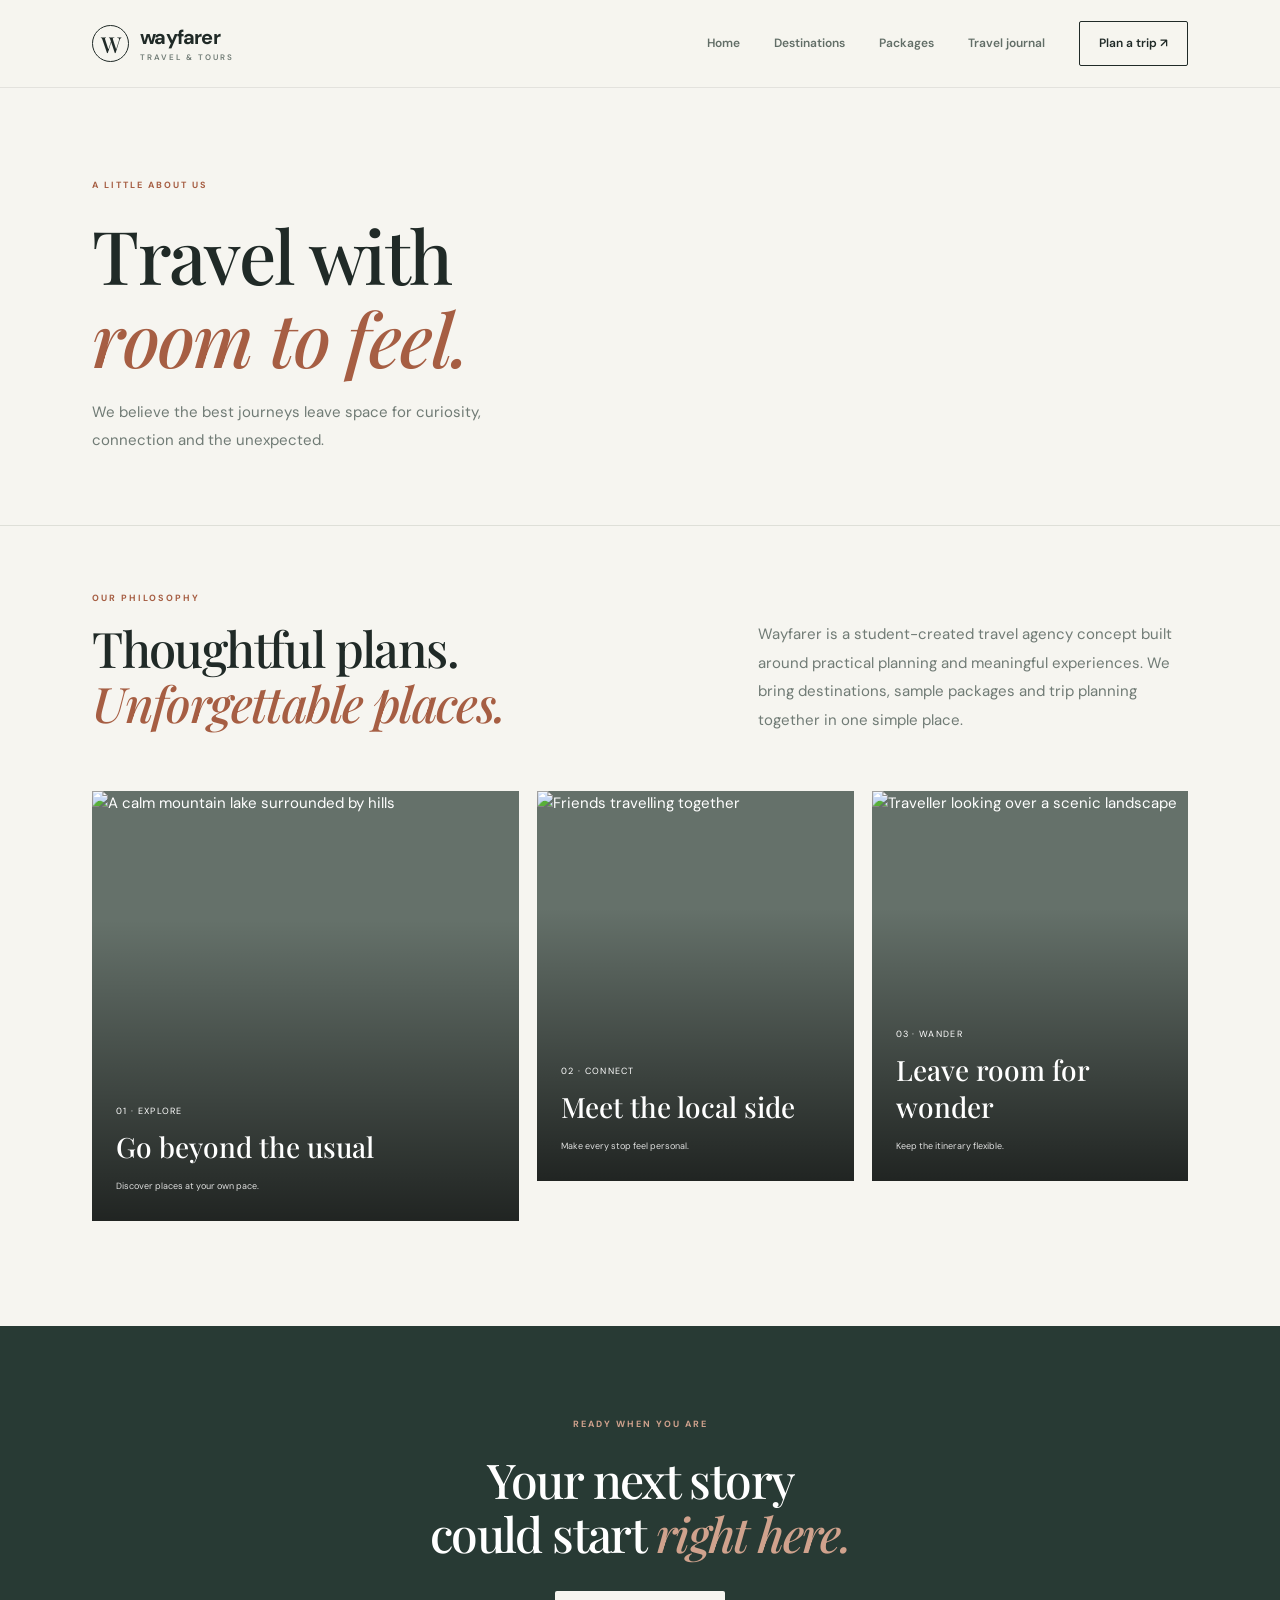
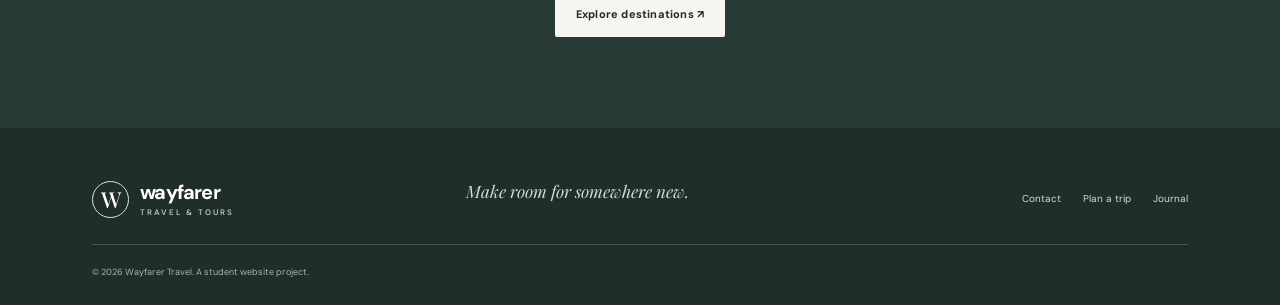
==== about.html @ 00881377 "Added files" ====
<!DOCTYPE html>
<html lang="en">

<head>
    <meta charset="UTF-8">
    <meta name="viewport" content="width=device-width, initial-scale=1.0">
    <meta name="description" content="Learn about Wayfarer Travel & Tours.">
    <title>About Us | Wayfarer</title>
    <link rel="preconnect" href="https://fonts.googleapis.com">
    <link rel="preconnect" href="https://fonts.gstatic.com" crossorigin>
    <link
        href="https://fonts.googleapis.com/css2?family=DM+Sans:wght@400;500;600;700&family=Playfair+Display:wght@500;600;700&display=swap"
        rel="stylesheet">
    <link rel="stylesheet" href="css/style.css">
    <script src="js/main.js" defer></script>
</head>

<body>
    <header class="site-header"><a class="brand" href="index.html"><span
                class="brand-mark">W</span><span>wayfarer<small>TRAVEL & TOURS</small></span></a><button
            class="menu-toggle" type="button" aria-label="Open navigation" aria-controls="primary-navigation"
            aria-expanded="false">☰</button>
        <nav class="nav" id="primary-navigation" aria-label="Main navigation"><a href="index.html">Home</a><a
                href="destinations.html">Destinations</a><a href="packages.html">Packages</a><a
                href="travel-blog.html">Travel journal</a><a class="nav-cta" href="booking.html">Plan a trip <span
                    aria-hidden="true">↗</span></a></nav>
    </header>
    <main>
        <section class="page-hero">
            <p class="eyebrow">A LITTLE ABOUT US</p>
            <h1>Travel with<br><em>room to feel.</em></h1>
            <p>We believe the best journeys leave space for curiosity, connection and the unexpected.</p>
        </section>
        <section class="section section-top">
            <div class="section-heading">
                <div>
                    <p class="eyebrow">OUR PHILOSOPHY</p>
                    <h2>Thoughtful plans.<br><em>Unforgettable places.</em></h2>
                </div>
                <p class="hero-text">Wayfarer is a student-created travel agency concept built around practical planning
                    and meaningful experiences. We bring destinations, sample packages and trip planning together in one
                    simple place.</p>
            </div>
            <div class="destination-grid">
                <article class="destination-card large"><img
                        src="https://images.unsplash.com/photo-1476514525535-07fb3b4ae5f1?auto=format&fit=crop&w=1000&q=85"
                        alt="A calm mountain lake surrounded by hills">
                    <div><small>01 · EXPLORE</small>
                        <h3>Go beyond the usual</h3><span>Discover places at your own pace.</span>
                    </div>
                </article>
                <article class="destination-card"><img
                        src="https://images.unsplash.com/photo-1527631746610-bca00a040d60?auto=format&fit=crop&w=900&q=85"
                        alt="Friends travelling together">
                    <div><small>02 · CONNECT</small>
                        <h3>Meet the local side</h3><span>Make every stop feel personal.</span>
                    </div>
                </article>
                <article class="destination-card"><img
                        src="https://images.unsplash.com/photo-1500534623283-312aade485b7?auto=format&fit=crop&w=900&q=85"
                        alt="Traveller looking over a scenic landscape">
                    <div><small>03 · WANDER</small>
                        <h3>Leave room for wonder</h3><span>Keep the itinerary flexible.</span>
                    </div>
                </article>
            </div>
        </section>
        <section class="quote-band">
            <p class="eyebrow">READY WHEN YOU ARE</p>
            <h2>Your next story<br>could start <em>right here.</em></h2><a class="button button-light"
                href="destinations.html">Explore destinations ↗</a>
        </section>
    </main>
    <footer class="footer"><a class="brand brand-footer" href="index.html"><span
                class="brand-mark">W</span><span>wayfarer<small>TRAVEL & TOURS</small></span></a>
        <p>Make room for somewhere new.</p>
        <div><a href="contact.html">Contact</a><a href="booking.html">Plan a trip</a><a
                href="travel-blog.html">Journal</a></div><small>© 2026 Wayfarer Travel. A student website
            project.</small>
    </footer>
</body>

</html>
---- css/style.css ----
:root {
  --ink: #202a27;
  --muted: #707b75;
  --paper: #f6f5f0;
  --white: #fff;
  --line: #dedfd8;
  --accent: #a65e43;
  --sage: #dfe5dc;
  --serif: 'Playfair Display', Georgia, serif;
  --sans: 'DM Sans', Arial, sans-serif
}

* {
  box-sizing: border-box
}

html {
  scroll-behavior: smooth
}

body {
  margin: 0;
  background: var(--paper);
  color: var(--ink);
  font-family: var(--sans);
  font-size: 15px;
  line-height: 1.65
}

a {
  color: inherit;
  text-decoration: none
}

button,
input,
select,
textarea {
  font: inherit
}

.site-header {
  height: 88px;
  padding: 0 7.2%;
  display: flex;
  align-items: center;
  justify-content: space-between;
  border-bottom: 1px solid rgba(32, 42, 39, .09);
  background: rgba(246, 245, 240, .96);
  position: relative;
  z-index: 5
}

.brand {
  display: flex;
  align-items: center;
  gap: 11px;
  font-size: 20px;
  font-weight: 700;
  letter-spacing: -.8px;
  line-height: 1
}

.brand-mark {
  width: 37px;
  height: 37px;
  border: 1px solid var(--ink);
  border-radius: 50%;
  display: grid;
  place-items: center;
  font-family: var(--serif);
  font-size: 22px;
  font-weight: 500
}

.brand small {
  display: block;
  font-size: 8px;
  letter-spacing: 2px;
  font-weight: 600;
  margin-top: 6px;
  color: var(--muted)
}

.nav {
  display: flex;
  align-items: center;
  gap: 34px;
  font-size: 12px;
  font-weight: 600
}

.nav>a:not(.nav-cta) {
  color: #626e67;
  transition: color .2s
}

.nav>a:hover,
.nav>a.active {
  color: var(--ink)
}

.nav-cta {
  padding: 12px 19px;
  border: 1px solid var(--ink);
  border-radius: 2px
}

.menu-toggle {
  display: none;
  background: none;
  border: 0;
  font-size: 23px
}

.hero {
  min-height: 590px;
  display: grid;
  grid-template-columns: 48% 52%;
  padding: 62px 7.2% 58px;
  gap: 4.5%;
  align-items: center
}

.hero-copy {
  padding: 16px 0
}

.eyebrow {
  font-size: 9px;
  letter-spacing: 2px;
  font-weight: 700;
  color: var(--accent);
  margin: 0 0 21px
}

.eyebrow span {
  display: inline-block;
  width: 22px;
  height: 1px;
  background: var(--accent);
  vertical-align: middle;
  margin-right: 8px
}

h1,
h2,
h3,
p {
  margin-top: 0
}

h1,
h2 {
  font-family: var(--serif);
  font-weight: 500;
  letter-spacing: -1.6px;
  line-height: 1.12
}

h1 {
  font-size: clamp(44px, 5.4vw, 72px);
  margin-bottom: 24px
}

h2 {
  font-size: clamp(34px, 4vw, 49px);
  margin-bottom: 18px
}

h1 em,
h2 em {
  font-weight: 500;
  color: var(--accent)
}

.hero-text,
.page-hero>p:last-child {
  max-width: 430px;
  color: var(--muted);
  font-size: 15px;
  line-height: 1.9
}

.hero-actions {
  display: flex;
  align-items: center;
  gap: 26px;
  margin-top: 32px
}

.button {
  display: inline-flex;
  align-items: center;
  justify-content: center;
  gap: 22px;
  padding: 14px 21px;
  border: 0;
  border-radius: 2px;
  font-size: 11px;
  font-weight: 700;
  letter-spacing: .2px;
  cursor: pointer;
  transition: transform .2s, background .2s
}

.button:hover {
  transform: translateY(-2px)
}

.button-dark {
  background: var(--ink);
  color: white
}

.button-dark:hover {
  background: #35443e
}

.button-light {
  background: var(--paper);
  color: var(--ink)
}

.text-link {
  font-size: 11px;
  font-weight: 700;
  border-bottom: 1px solid #a9afa9;
  padding-bottom: 5px
}

.hero-note {
  display: flex;
  align-items: center;
  gap: 13px;
  margin-top: 54px;
  color: var(--muted);
  font-size: 10px
}

.hero-note b {
  color: var(--ink)
}

.avatar-stack {
  display: flex;
  padding-left: 4px
}

.avatar-stack i {
  width: 25px;
  height: 25px;
  border-radius: 50%;
  display: grid;
  place-items: center;
  background: #c7d0c4;
  border: 2px solid var(--paper);
  font-style: normal;
  font-size: 8px;
  margin-left: -5px;
  color: var(--ink)
}

.avatar-stack i:nth-child(2) {
  background: #d9b7a5
}

.avatar-stack i:nth-child(3) {
  background: #b7c4cb
}

.hero-visual {
  height: 465px;
  position: relative;
  overflow: hidden;
  background: #d5d8d1
}

.hero-slide {
  position: absolute;
  inset: 0;
  background-size: cover;
  background-position: center;
  opacity: 0;
  transition: opacity .7s
}

.hero-slide.active {
  opacity: 1
}

.hero-visual:after {
  content: "";
  position: absolute;
  inset: 45% 0 0;
  background: linear-gradient(transparent, rgba(0, 0, 0, .45));
  pointer-events: none
}

.image-caption {
  position: absolute;
  z-index: 1;
  bottom: 22px;
  left: 25px;
  right: 25px;
  display: flex;
  align-items: center;
  gap: 18px;
  color: #fff;
  font-size: 10px
}

.image-caption>span:first-child {
  opacity: .8
}

.image-caption b {
  font-size: 12px;
  font-weight: 500
}

.slide-controls {
  margin-left: auto;
  display: flex;
  gap: 7px
}

.slide-controls button,
.quote-controls button {
  width: 34px;
  height: 34px;
  border: 1px solid rgba(255, 255, 255, .7);
  background: transparent;
  color: white;
  border-radius: 50%;
  cursor: pointer
}

.trust-strip {
  padding: 21px 7.2%;
  display: flex;
  justify-content: space-between;
  gap: 15px;
  border-top: 1px solid var(--line);
  border-bottom: 1px solid var(--line);
  font-size: 9px;
  letter-spacing: 1.5px;
  font-weight: 700;
  color: #78827b
}

.section {
  padding: 105px 7.2%
}

.section-heading {
  display: flex;
  justify-content: space-between;
  align-items: end;
  margin-bottom: 42px
}

.section-heading .eyebrow {
  margin-bottom: 16px
}

.section-heading .text-link {
  margin-bottom: 12px
}

.destination-grid {
  display: grid;
  grid-template-columns: 1.35fr 1fr 1fr;
  gap: 18px
}

.destination-card {
  height: 390px;
  position: relative;
  overflow: hidden;
  color: white;
  background: #65716a
}

.destination-card.large {
  height: 430px
}

.destination-card img {
  width: 100%;
  height: 100%;
  object-fit: cover;
  transition: transform .6s
}

.destination-card:hover img {
  transform: scale(1.04)
}

.destination-card:after {
  content: "";
  position: absolute;
  inset: 30% 0 0;
  background: linear-gradient(transparent, rgba(0, 0, 0, .68))
}

.destination-card>div {
  position: absolute;
  z-index: 1;
  left: 24px;
  bottom: 24px
}

.destination-card small,
.destination-card span {
  font-size: 9px;
  letter-spacing: 1.3px
}

.destination-card h3 {
  font: 500 28px var(--serif);
  margin: 7px 0
}

.destination-card>div span {
  letter-spacing: 0;
  opacity: .85
}

.card-index {
  position: absolute;
  z-index: 1;
  top: 20px;
  left: 22px;
  font-size: 10px
}

.quote-band {
  background: #283a34;
  color: white;
  text-align: center;
  padding: 91px 20px
}

.quote-band .eyebrow {
  color: #d0a28d
}

.quote-band h2 {
  font-size: clamp(32px, 4vw, 48px);
  margin-bottom: 30px
}

.quote-band h2 em {
  color: #d0a28d
}

.testimonial-section {
  display: grid;
  grid-template-columns: 1fr 1.1fr;
  gap: 12%;
  align-items: center
}

.testimonial {
  border-top: 1px solid var(--line);
  padding-top: 25px;
  position: relative
}

.stars {
  color: var(--accent);
  letter-spacing: 3px;
  font-size: 12px
}

.testimonial blockquote {
  font: 500 25px/1.45 var(--serif);
  margin: 18px 0 25px;
  max-width: 540px
}

.quote-person b,
.quote-person span {
  display: block;
  font-size: 11px
}

.quote-person span {
  color: var(--muted);
  font-size: 10px;
  margin-top: 3px
}

.quote-controls {
  position: absolute;
  right: 0;
  bottom: 0;
  display: flex;
  gap: 7px
}

.quote-controls button {
  border-color: var(--line);
  color: var(--ink)
}

.footer {
  background: #202e29;
  color: #fff;
  padding: 52px 7.2% 25px;
  display: grid;
  grid-template-columns: 1fr 1fr 1fr;
  align-items: center;
  gap: 25px
}

.brand-footer .brand-mark {
  border-color: #dce1db
}

.brand-footer small {
  color: #b8c2bb
}

.footer>p {
  font: italic 17px var(--serif);
  color: #d4d9d4
}

.footer>div {
  display: flex;
  justify-content: flex-end;
  gap: 22px;
  font-size: 10px;
  color: #d4d9d4
}

.footer>small {
  grid-column: 1/-1;
  border-top: 1px solid #46534e;
  padding-top: 20px;
  color: #aab5ae;
  font-size: 9px
}

.page-hero {
  padding: 90px 7.2% 70px;
  border-bottom: 1px solid var(--line)
}

.page-hero h1 {
  font-size: clamp(48px, 6vw, 74px);
  margin-bottom: 18px
}

.page-hero>p:last-child {
  margin-bottom: 0
}

.section-top {
  padding-top: 65px
}

.search-row {
  display: flex;
  justify-content: space-between;
  align-items: center;
  margin-bottom: 30px
}

.search-box {
  width: min(440px, 100%);
  display: flex;
  gap: 12px;
  align-items: center;
  border-bottom: 1px solid #aeb5ae;
  padding: 9px 0
}

.search-box span {
  font-size: 24px;
  color: var(--muted)
}

.search-box input {
  border: 0;
  outline: 0;
  background: transparent;
  width: 100%;
  font-size: 12px
}

.result-count {
  font-size: 10px;
  color: var(--muted)
}

.destination-list {
  display: grid;
  grid-template-columns: 1fr 1fr;
  gap: 28px
}

.place-card {
  display: grid;
  grid-template-columns: 45% 1fr;
  gap: 22px;
  padding-bottom: 24px;
  border-bottom: 1px solid var(--line)
}

.place-card img {
  width: 100%;
  height: 190px;
  object-fit: cover
}

.place-card small,
.package-card small,
.journal-grid small {
  font-size: 9px;
  letter-spacing: 1.4px;
  color: var(--accent);
  font-weight: 700
}

.place-card h3,
.package-card h3,
.journal-grid h3 {
  font: 500 25px var(--serif);
  margin: 8px 0
}

.place-card p,
.package-card p,
.journal-grid p {
  font-size: 11px;
  color: var(--muted);
  line-height: 1.7
}

.place-card b {
  font-size: 10px
}

.empty-state {
  padding: 35px;
  color: var(--muted)
}

.package-grid {
  display: grid;
  grid-template-columns: repeat(3, 1fr);
  gap: 22px
}

.package-card {
  background: #fff
}

.package-card>img {
  width: 100%;
  height: 225px;
  object-fit: cover
}

.package-body {
  padding: 23px
}

.package-price {
  display: flex;
  align-items: baseline;
  gap: 7px;
  margin: 20px 0
}

.package-price b {
  font: 500 24px var(--serif)
}

.package-price span {
  font-size: 10px;
  color: var(--muted)
}

.calculator-section {
  background: var(--sage);
  display: grid;
  grid-template-columns: 1fr 1fr;
  gap: 12%;
  align-items: center
}

.calculator-section>div:first-child p:last-child {
  max-width: 390px;
  color: var(--muted);
  font-size: 13px
}

.card-panel {
  background: #fff;
  padding: 32px;
  box-shadow: 0 12px 40px rgba(32, 42, 39, .045)
}

.calculator label,
.field label {
  display: block;
  font-size: 10px;
  font-weight: 700;
  margin-bottom: 8px
}

.calculator select,
.calculator input,
.field input,
.field select,
.field textarea {
  width: 100%;
  padding: 12px;
  border: 1px solid var(--line);
  background: #fff;
  border-radius: 2px;
  font-size: 11px;
  color: var(--ink);
  outline: none
}

.calculator select:focus,
.calculator input:focus,
.field input:focus,
.field select:focus,
.field textarea:focus {
  border-color: #829187
}

.calc-fields {
  display: grid;
  grid-template-columns: 1fr 1fr;
  gap: 15px;
  margin-top: 18px
}

.estimate {
  border-top: 1px solid var(--line);
  margin-top: 24px;
  padding-top: 20px;
  display: flex;
  justify-content: space-between;
  align-items: center
}

.estimate span {
  font-size: 11px;
  color: var(--muted)
}

.estimate strong {
  font: 500 29px var(--serif)
}

.form-note {
  font-size: 9px;
  color: #89928c;
  margin: 13px 0 0
}

.detail-cover {
  height: 490px;
  position: relative;
  overflow: hidden;
  color: white
}

.detail-cover img {
  width: 100%;
  height: 100%;
  object-fit: cover
}

.detail-cover:after {
  content: "";
  position: absolute;
  inset: 0;
  background: linear-gradient(90deg, rgba(18, 30, 26, .7), rgba(18, 30, 26, .05))
}

.detail-cover>div {
  position: absolute;
  z-index: 1;
  top: 50%;
  left: 10%;
  transform: translateY(-50%);
  max-width: 500px
}

.detail-cover .eyebrow {
  color: #e0b19a
}

.detail-cover h1 {
  font-size: 68px
}

.detail-cover h1 em {
  color: #e0b19a
}

.detail-cover p:last-child {
  font-size: 13px
}

.detail-content {
  display: grid;
  grid-template-columns: 1fr 1fr;
  gap: 12%;
  align-items: center
}

.detail-copy p {
  font-size: 13px;
  color: var(--muted);
  line-height: 1.9
}

.detail-copy .button {
  margin-top: 12px
}

.detail-highlights {
  padding-top: 0;
  display: grid;
  grid-template-columns: repeat(3, 1fr);
  gap: 30px
}

.detail-highlights>div {
  border-top: 1px solid var(--line);
  padding-top: 18px
}

.detail-highlights small {
  font-size: 9px;
  color: var(--accent);
  letter-spacing: 1.3px
}

.detail-highlights h3 {
  font: 500 21px var(--serif);
  margin: 12px 0 6px
}

.detail-highlights p {
  font-size: 11px;
  color: var(--muted)
}

.booking-layout,
.contact-layout {
  display: grid;
  grid-template-columns: .8fr 1.2fr;
  gap: 10%;
  align-items: start;
  padding-top: 70px
}

.booking-aside h2,
.contact-layout h2 {
  font-size: 42px
}

.booking-aside>p:not(.eyebrow),
.contact-layout>div>p:not(.eyebrow) {
  font-size: 12px;
  color: var(--muted);
  max-width: 340px
}

.contact-detail {
  border-top: 1px solid var(--line);
  padding: 17px 0;
  margin-top: 14px
}

.contact-detail small,
.contact-detail b {
  display: block
}

.contact-detail small {
  font-size: 9px;
  letter-spacing: 1.3px;
  color: var(--accent);
  margin-bottom: 6px
}

.contact-detail b {
  font-size: 11px
}

.form-title {
  display: flex;
  justify-content: space-between;
  align-items: center;
  margin-bottom: 23px
}

.form-title h3,
.contact-form h3 {
  font: 500 25px var(--serif);
  margin: 0
}

.form-title span {
  font-size: 9px;
  color: var(--muted)
}

.form-grid {
  display: grid;
  grid-template-columns: 1fr 1fr;
  gap: 17px
}

.field.full {
  grid-column: 1/-1
}

.field textarea {
  resize: vertical
}

.booking-form>.button,
.contact-form>.button {
  margin-top: 12px
}

.form-error {
  font-size: 10px;
  color: #a43e31;
  min-height: 15px;
  margin: 10px 0 0
}

.success-message {
  margin-top: 15px;
  padding: 12px;
  background: #e6eee5;
  color: #365b3d;
  font-size: 11px
}

.journal-feature {
  display: grid;
  grid-template-columns: 1.1fr .9fr;
  gap: 7%;
  align-items: center;
  margin-bottom: 70px
}

.journal-feature img {
  width: 100%;
  height: 350px;
  object-fit: cover
}

.journal-feature h2 {
  font-size: 38px
}

.journal-feature p {
  font-size: 12px;
  color: var(--muted);
  max-width: 370px
}

.journal-grid {
  display: grid;
  grid-template-columns: repeat(3, 1fr);
  gap: 25px
}

.journal-grid img {
  width: 100%;
  height: 205px;
  object-fit: cover;
  margin-bottom: 18px
}

.journal-grid h3 {
  font-size: 22px
}

.contact-layout {
  padding-bottom: 110px
}

@media(max-width:900px) {
  .site-header {
    padding: 0 5%;
    height: 76px
  }

  .nav {
    gap: 17px
  }

  .hero {
    padding: 45px 5%;
    gap: 3%;
    grid-template-columns: 46% 54%
  }

  .hero-visual {
    height: 410px
  }

  .section,
  .page-hero {
    padding-left: 5%;
    padding-right: 5%
  }

  .destination-card,
  .destination-card.large {
    height: 350px
  }

  .footer {
    padding-left: 5%;
    padding-right: 5%
  }

  .place-card {
    grid-template-columns: 40% 1fr;
    gap: 15px
  }

  .booking-layout,
  .contact-layout {
    gap: 5%
  }
}

@media(max-width:680px) {
  .site-header {
    height: 70px
  }

  .menu-toggle {
    display: block
  }

  .nav {
    display: none;
    position: absolute;
    top: 70px;
    left: 0;
    right: 0;
    background: var(--paper);
    padding: 20px 6%;
    border-bottom: 1px solid var(--line);
    flex-direction: column;
    align-items: flex-start;
    gap: 18px
  }

  .nav.open {
    display: flex
  }

  .hero {
    display: flex;
    flex-direction: column;
    padding: 50px 6% 35px;
    gap: 35px
  }

  .hero-copy {
    width: 100%
  }

  .hero-visual {
    width: 100%;
    height: 340px
  }

  .hero-note {
    margin-top: 32px
  }

  .trust-strip {
    padding: 18px 6%;
    flex-wrap: wrap;
    justify-content: center;
    gap: 14px 25px;
    font-size: 8px
  }

  .section {
    padding: 70px 6%
  }

  .section-heading {
    align-items: start;
    gap: 15px
  }

  .section-heading .text-link {
    white-space: nowrap;
    margin-top: 32px
  }

  .destination-grid {
    grid-template-columns: 1fr 1fr;
    gap: 12px
  }

  .destination-card,
  .destination-card.large {
    height: 290px
  }

  .destination-card.large {
    grid-column: 1/-1
  }

  .quote-band {
    padding: 70px 6%
  }

  .testimonial-section {
    grid-template-columns: 1fr;
    gap: 25px
  }

  .testimonial blockquote {
    font-size: 22px;
    padding-right: 30px
  }

  .footer {
    grid-template-columns: 1fr;
    gap: 15px;
    padding: 40px 6% 22px
  }

  .footer>div {
    justify-content: flex-start
  }

  .footer>small {
    grid-column: auto
  }

  .page-hero {
    padding: 65px 6% 50px
  }

  .destination-list,
  .package-grid {
    grid-template-columns: 1fr
  }

  .place-card {
    grid-template-columns: 40% 1fr
  }

  .place-card img {
    height: 165px
  }

  .calculator-section,
  .detail-content,
  .booking-layout,
  .contact-layout,
  .journal-feature {
    grid-template-columns: 1fr;
    gap: 28px
  }

  .calculator-section {
    padding-top: 65px;
    padding-bottom: 65px
  }

  .detail-cover {
    height: 410px
  }

  .detail-cover>div {
    left: 7%
  }

  .detail-cover h1 {
    font-size: 55px
  }

  .detail-highlights {
    grid-template-columns: 1fr;
    padding-top: 0
  }

  .booking-layout,
  .contact-layout {
    padding-top: 50px
  }

  .journal-feature img {
    height: 260px
  }

  .journal-grid {
    grid-template-columns: 1fr
  }

  .journal-grid img {
    height: 230px
  }

  .form-grid {
    grid-template-columns: 1fr
  }

  .field.full {
    grid-column: auto
  }

  .card-panel {
    padding: 23px
  }

  .search-row {
    align-items: flex-start;
    flex-direction: column;
    gap: 12px
  }
}


/* Responsive refinements: tablet and mobile */
img {
  max-width: 100%;
}

body {
  overflow-x: hidden;
}

.site-header {
  gap: 20px;
}

.nav {
  white-space: nowrap;
}

@media (max-width: 1024px) {
  .site-header {
    padding-left: 4%;
    padding-right: 4%;
  }

  .nav {
    gap: 20px;
    font-size: 11px;
  }

  .nav-cta {
    padding: 11px 14px;
  }

  .hero {
    grid-template-columns: minmax(0, .9fr) minmax(0, 1.1fr);
  }

  .hero-visual {
    min-width: 0;
  }
}

@media (max-width: 680px) {
  .site-header {
    height: 68px;
    padding: 0 5%;
    position: relative;
  }

  .brand {
    font-size: 18px;
  }

  .brand-mark {
    width: 34px;
    height: 34px;
  }

  .menu-toggle {
    display: grid;
    place-items: center;
    width: 42px;
    height: 42px;
    color: var(--ink);
    cursor: pointer;
    border: 1px solid var(--line);
    border-radius: 3px;
  }

  .nav {
    display: none;
    position: absolute;
    top: 68px;
    left: 0;
    right: 0;
    z-index: 20;
    padding: 18px 5% 22px;
    background: var(--paper);
    border-bottom: 1px solid var(--line);
    box-shadow: 0 14px 22px rgba(32, 42, 39, .08);
    flex-direction: column;
    align-items: stretch;
    gap: 0;
    white-space: normal;
  }

  .nav.open {
    display: flex;
  }

  .nav>a:not(.nav-cta) {
    padding: 12px 2px;
    border-bottom: 1px solid var(--line);
    font-size: 13px;
  }

  .nav .nav-cta {
    margin-top: 15px;
    padding: 13px 16px;
    text-align: center;
    font-size: 12px;
  }

  .hero {
    display: flex;
    flex-direction: column;
    align-items: stretch;
    padding: 42px 5% 32px;
    gap: 28px;
    min-height: 0;
  }

  .hero-copy {
    padding: 0;
  }

  .hero h1 {
    font-size: clamp(40px, 11vw, 56px);
  }

  .hero-text {
    font-size: 14px;
  }

  .hero-actions {
    flex-wrap: wrap;
    gap: 18px;
  }

  .hero-visual {
    width: 100%;
    height: min(88vw, 360px);
    min-height: 245px;
  }

  .section {
    padding: 62px 5%;
  }

  .page-hero {
    padding: 58px 5% 42px;
  }

  .page-hero h1 {
    font-size: clamp(42px, 11vw, 58px);
  }

  .section-heading {
    flex-direction: column;
    align-items: flex-start;
  }

  .section-heading .text-link {
    margin: 0;
  }

  .destination-grid,
  .destination-list,
  .package-grid,
  .journal-grid {
    grid-template-columns: 1fr;
  }

  .destination-card,
  .destination-card.large {
    height: 300px;
    grid-column: auto;
  }

  .place-card {
    grid-template-columns: 1fr;
    gap: 13px;
  }

  .place-card img {
    height: 210px;
  }

  .calculator-section,
  .detail-content,
  .booking-layout,
  .contact-layout,
  .journal-feature,
  .testimonial-section {
    grid-template-columns: 1fr;
    gap: 25px;
  }

  .calculator-section {
    padding: 58px 5%;
  }

  .detail-cover {
    height: 370px;
  }

  .detail-cover>div {
    left: 6%;
    right: 6%;
    max-width: none;
  }

  .detail-cover h1 {
    font-size: clamp(42px, 10vw, 55px);
  }

  .detail-highlights {
    grid-template-columns: 1fr;
  }

  .journal-feature img,
  .journal-grid img {
    height: 230px;
  }

  .form-grid,
  .calc-fields {
    grid-template-columns: 1fr;
  }

  .field.full {
    grid-column: auto;
  }

  .card-panel {
    padding: 21px;
  }

  .search-row {
    flex-direction: column;
    align-items: stretch;
    gap: 14px;
  }

  .search-box {
    width: 100%;
  }

  .footer {
    grid-template-columns: 1fr;
    padding: 38px 5% 22px;
    gap: 16px;
  }

  .footer>div {
    justify-content: flex-start;
    flex-wrap: wrap;
    gap: 14px 20px;
  }

  .footer>small {
    grid-column: auto;
  }
}

@media (max-width: 380px) {
  .hero h1 {
    font-size: 39px;
  }

  .hero-actions .button {
    width: 100%;
  }

  .hero-actions {
    align-items: stretch;
  }

  .trust-strip {
    letter-spacing: .8px;
  }

  .detail-cover {
    height: 340px;
  }
}
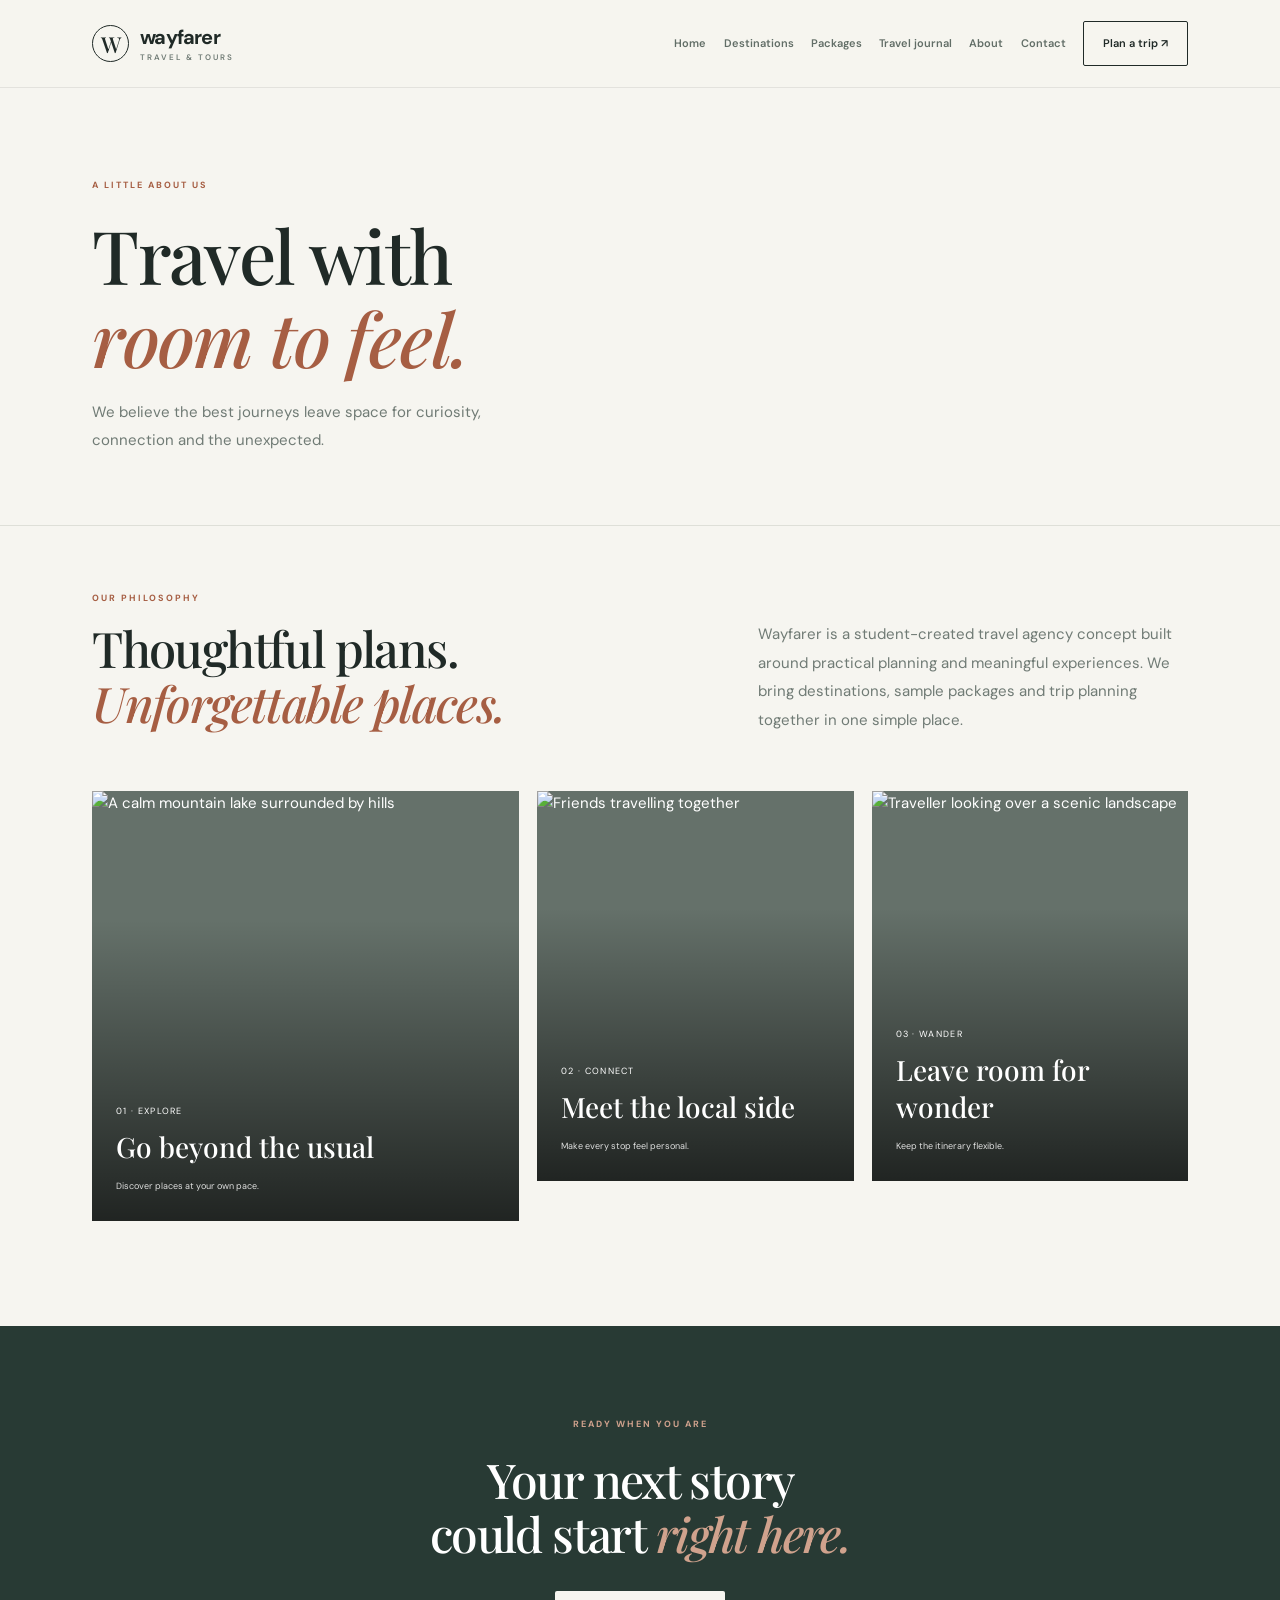
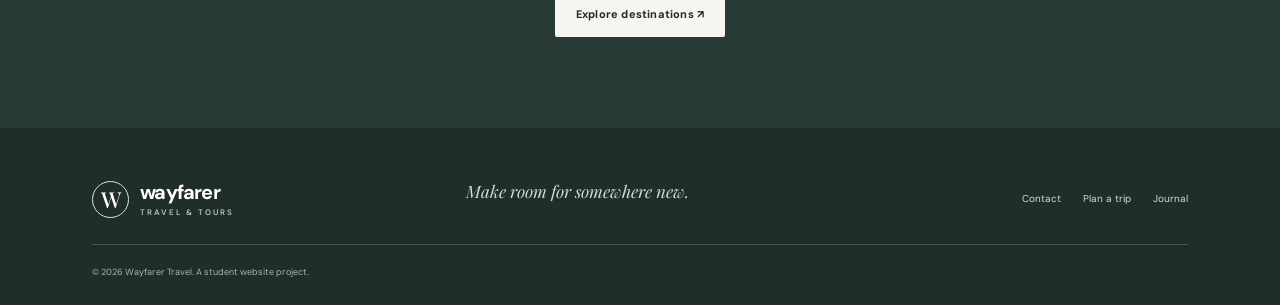
==== commit b5d56581: "Little fix" ====
--- a/about.html
+++ b/about.html
@@ -22,7 +22,8 @@
             aria-expanded="false">☰</button>
         <nav class="nav" id="primary-navigation" aria-label="Main navigation"><a href="index.html">Home</a><a
                 href="destinations.html">Destinations</a><a href="packages.html">Packages</a><a
-                href="travel-blog.html">Travel journal</a><a class="nav-cta" href="booking.html">Plan a trip <span
+                href="travel-blog.html">Travel journal</a><a href="about.html">About</a><a
+                href="contact.html">Contact</a><a class="nav-cta" href="booking.html">Plan a trip <span
                     aria-hidden="true">↗</span></a></nav>
     </header>
     <main>
--- a/css/style.css
+++ b/css/style.css
@@ -1514,4 +1514,83 @@
   .detail-cover {
     height: 340px;
   }
+}
+
+
+/* Primary navigation: show all six content pages on wide screens; collapse cleanly on tablet/mobile. */
+.site-header {
+  min-width: 0;
+}
+
+.nav {
+  gap: clamp(10px, 1.35vw, 19px);
+  font-size: 11px;
+}
+
+.nav>a {
+  white-space: nowrap;
+}
+
+@media (max-width: 1100px) {
+  .site-header {
+    height: 72px;
+    padding-left: 5%;
+    padding-right: 5%;
+    position: relative;
+  }
+
+  .menu-toggle {
+    display: grid;
+    place-items: center;
+    width: 42px;
+    height: 42px;
+    color: var(--ink);
+    cursor: pointer;
+    border: 1px solid var(--line);
+    border-radius: 3px;
+  }
+
+  .nav {
+    display: none;
+    position: absolute;
+    top: 72px;
+    left: 0;
+    right: 0;
+    z-index: 30;
+    padding: 14px 5% 22px;
+    background: var(--paper);
+    border-bottom: 1px solid var(--line);
+    box-shadow: 0 14px 22px rgba(32, 42, 39, .08);
+    flex-direction: column;
+    align-items: stretch;
+    gap: 0;
+    white-space: normal;
+  }
+
+  .nav.open {
+    display: flex;
+  }
+
+  .nav>a:not(.nav-cta) {
+    padding: 11px 2px;
+    border-bottom: 1px solid var(--line);
+    font-size: 13px;
+  }
+
+  .nav .nav-cta {
+    margin-top: 14px;
+    padding: 13px 16px;
+    text-align: center;
+    font-size: 12px;
+  }
+}
+
+@media (min-width: 1101px) {
+  .menu-toggle {
+    display: none;
+  }
+
+  .nav {
+    display: flex;
+  }
 }
